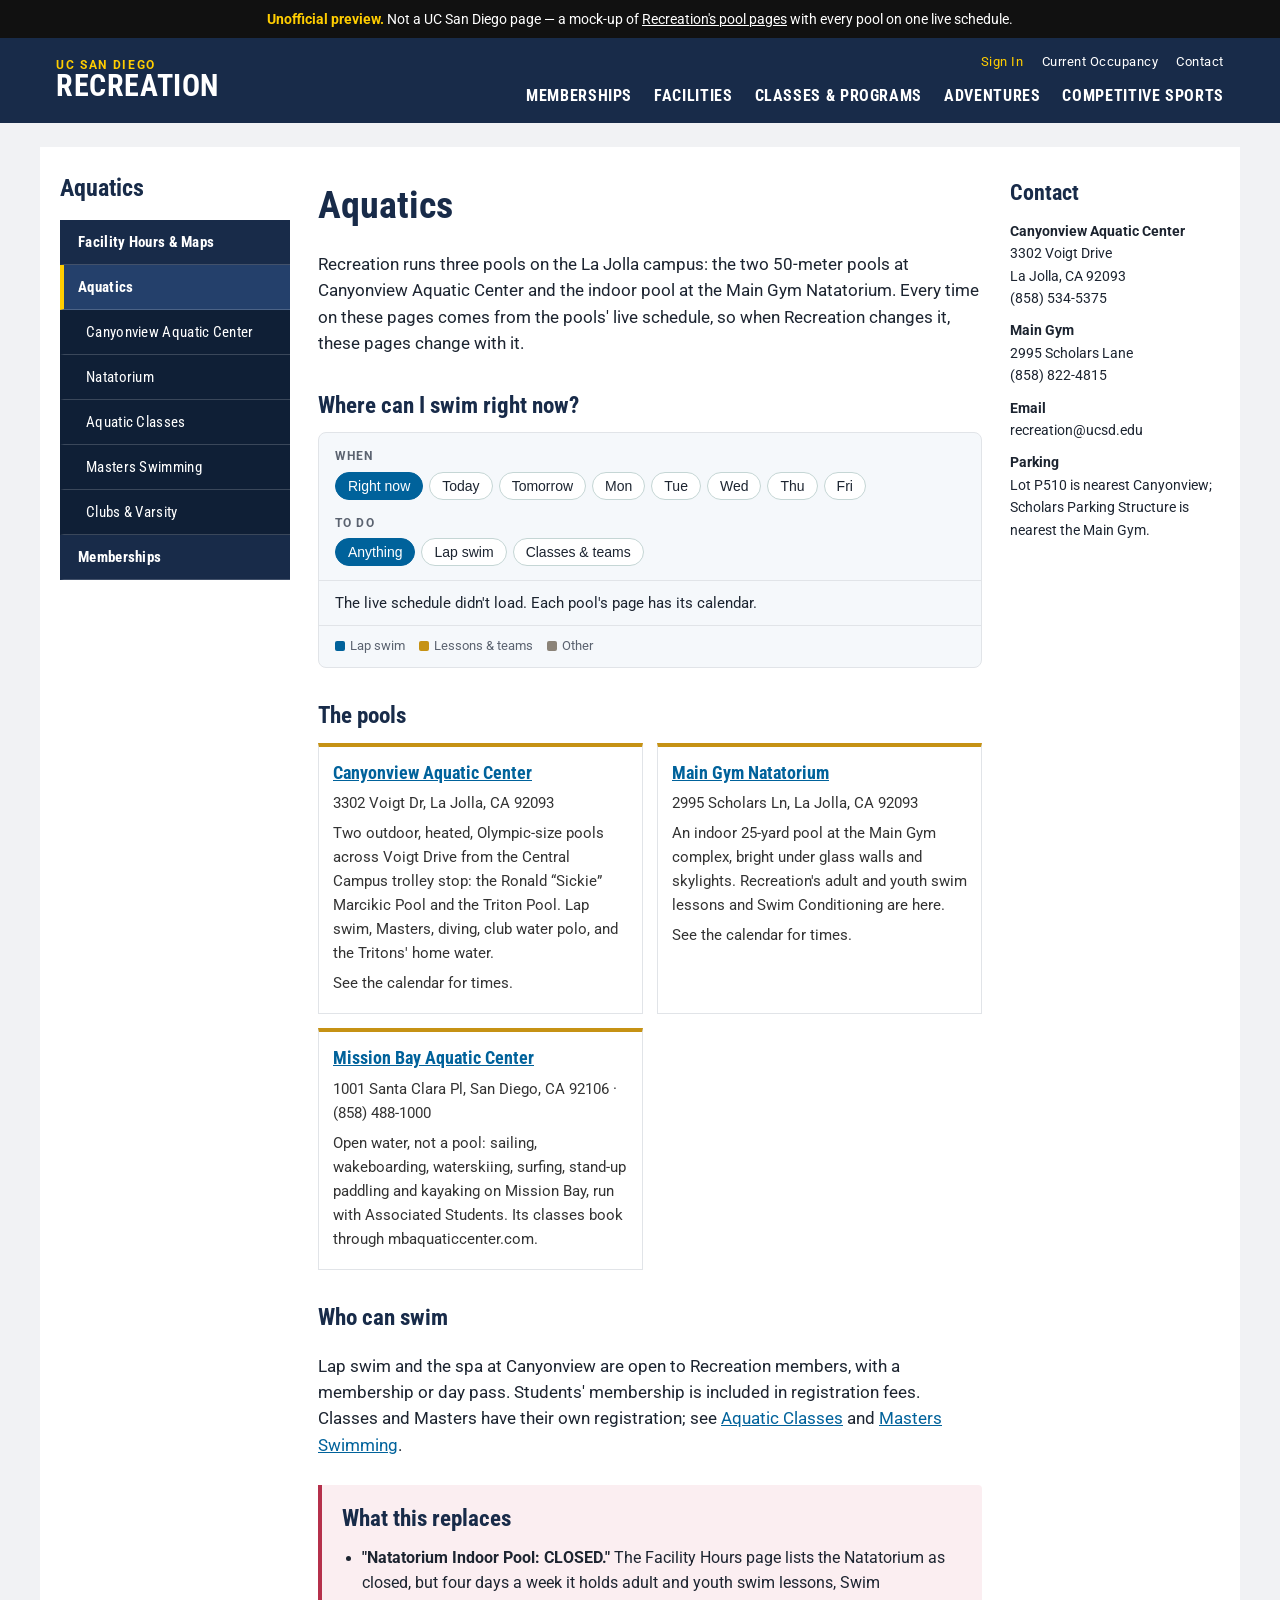
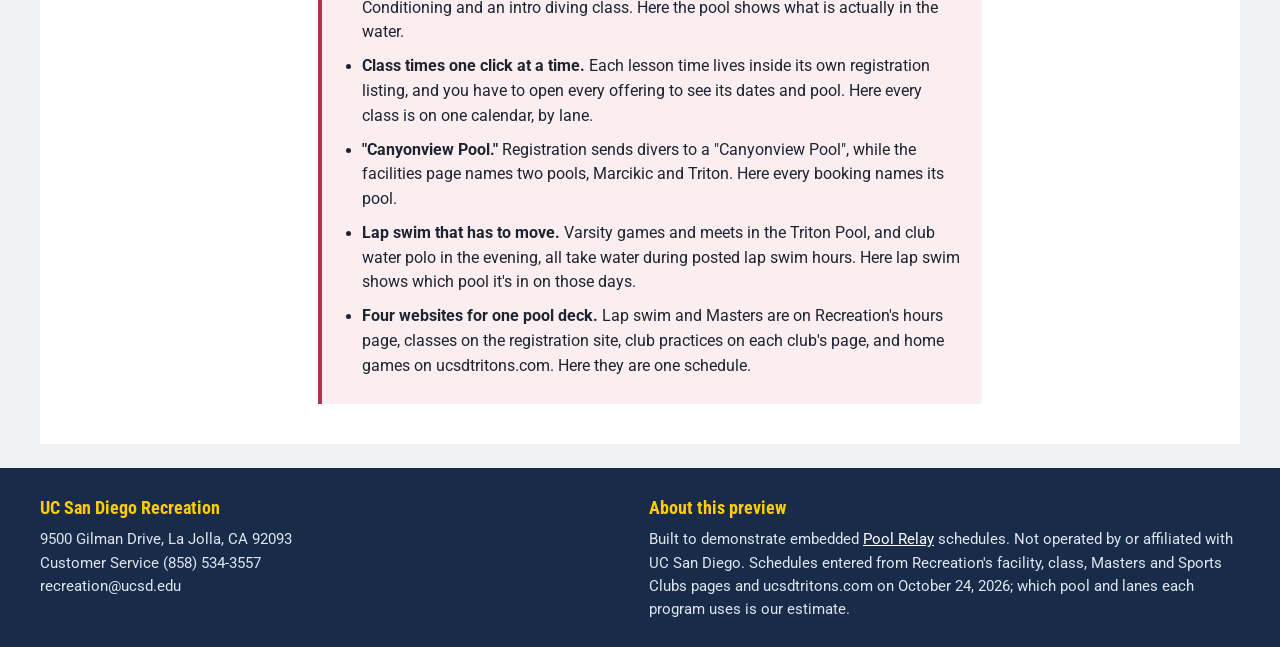
==== index.html @ f71abe24 "UC San Diego Recreation Aquatics preview: six pages on live Pool Relay views Co-Authored-By: Claude " ====
<!doctype html>
<!-- UNOFFICIAL PREVIEW. Not a UC San Diego website. A mock-up of https://recreation.ucsd.edu/facilities/
     with the university's pools on one live Pool Relay schedule. -->
<html lang="en">
<head>
<meta charset="utf-8">
<meta name="viewport" content="width=device-width, initial-scale=1">
<meta name="robots" content="noindex, nofollow">
<title>Aquatics | UC San Diego Recreation preview</title>
<link rel="preconnect" href="https://fonts.googleapis.com"><link rel="preconnect" href="https://fonts.gstatic.com" crossorigin>
<link href="https://fonts.googleapis.com/css2?family=Roboto:wght@400;500;700&family=Roboto+Condensed:wght@400;700&display=swap" rel="stylesheet">
<link rel="stylesheet" href="style.css">
</head>
<body>
<div class="preview-note"><b>Unofficial preview.</b> Not a UC San Diego page &mdash; a mock-up of <a href="https://recreation.ucsd.edu/facilities/" target="_blank" rel="noopener noreferrer">Recreation's pool pages</a> with every pool on one live schedule.</div>
<header class="site"><div class="hdr">
  <a class="brand" href="index.html"><small>UC San Diego</small><span>Recreation</span></a>
  <div class="right"><div class="util"><span>Sign In</span><span>Current Occupancy</span><span>Contact</span></div>
    <nav aria-label="Main"><span>Memberships</span><span>Facilities</span><span>Classes &amp; Programs</span><span>Adventures</span><span>Competitive Sports</span></nav></div>
</div></header>
<div class="page">
  <aside class="side"><h2>Aquatics</h2><nav aria-label="Aquatics"><a class="" href="#">Facility Hours &amp; Maps</a><a class=" here" href="index.html">Aquatics</a><a class="sub" href="canyonview.html">Canyonview Aquatic Center</a><a class="sub" href="natatorium.html">Natatorium</a><a class="sub" href="aquatic-classes.html">Aquatic Classes</a><a class="sub" href="masters.html">Masters Swimming</a><a class="sub" href="clubs.html">Clubs &amp; Varsity</a><a class="" href="#">Memberships</a></nav></aside>
  <main class="main"><h1>Aquatics</h1>
    <p class="lede">Recreation runs three pools on the La Jolla campus: the two 50-meter pools at Canyonview Aquatic Center and the indoor
      pool at the Main Gym Natatorium. Every time on these pages comes from the pools' live schedule, so when Recreation changes it, these pages change with it.</p>
    <h2 id="find">Where can I swim right now?</h2>
    <div id="finder" class="finder" data-view="cKyAVO7EZFuRYQSwQe1in4,xT8SP4qsZAvolwR9xYrNIq" data-all-label="Every pool"></div>
    <h2>The pools</h2>
    <div class="cards"><div class="card"><h3><a href="canyonview.html">Canyonview Aquatic Center</a></h3><p class="small muted">3302 Voigt Dr, La Jolla, CA 92093</p>
  <p>Two outdoor, heated, Olympic-size pools across Voigt Drive from the Central Campus trolley stop: the Ronald “Sickie” Marcikic Pool and the Triton Pool. Lap swim, Masters, diving, club water polo, and the Tritons&#x27; home water.</p>
  <p class="small" data-live="swims" data-view="cKyAVO7EZFuRYQSwQe1in4" data-pool="canyonview">…</p></div><div class="card"><h3><a href="natatorium.html">Main Gym Natatorium</a></h3><p class="small muted">2995 Scholars Ln, La Jolla, CA 92093</p>
  <p>An indoor 25-yard pool at the Main Gym complex, bright under glass walls and skylights. Recreation&#x27;s adult and youth swim lessons and Swim Conditioning are here.</p>
  <p class="small" data-live="swims" data-view="xT8SP4qsZAvolwR9xYrNIq" data-pool="natatorium">…</p></div><div class="card"><h3><a href="https://www.mbaquaticcenter.com/" target="_blank" rel="noopener">Mission Bay Aquatic Center</a></h3>
  <p class="small muted">1001 Santa Clara Pl, San Diego, CA 92106 · (858) 488-1000</p>
  <p>Open water, not a pool: sailing, wakeboarding, waterskiing, surfing, stand-up paddling and kayaking on Mission Bay, run with
  Associated Students. Its classes book through mbaquaticcenter.com.</p></div></div>

    <h2>Who can swim</h2>
    <p>Lap swim and the spa at Canyonview are open to Recreation members, with a membership or day pass. Students' membership is included in
      registration fees. Classes and Masters have their own registration; see <a href="aquatic-classes.html">Aquatic Classes</a> and
      <a href="masters.html">Masters Swimming</a>.</p>

    <div class="replaces">
      <h2>What this replaces</h2>
      <ul>
        <li><b>"Natatorium Indoor Pool: CLOSED."</b> The Facility Hours page lists the Natatorium as closed, but four days a week it holds
          adult and youth swim lessons, Swim Conditioning and an intro diving class. Here the pool shows what is actually in the water.</li>
        <li><b>Class times one click at a time.</b> Each lesson time lives inside its own registration listing, and you have to open every offering to
          see its dates and pool. Here every class is on one calendar, by lane.</li>
        <li><b>"Canyonview Pool."</b> Registration sends divers to a "Canyonview Pool", while the facilities page names two pools, Marcikic and Triton.
          Here every booking names its pool.</li>
        <li><b>Lap swim that has to move.</b> Varsity games and meets in the Triton Pool, and club water polo in the evening, all take water
          during posted lap swim hours. Here lap swim shows which pool it's in on those days.</li>
        <li><b>Four websites for one pool deck.</b> Lap swim and Masters are on Recreation's hours page, classes on the registration site,
          club practices on each club's page, and home games on ucsdtritons.com. Here they are one schedule.</li>
      </ul>
    </div>
</main>
  <aside class="contact"><h2>Contact</h2><p><b>Canyonview Aquatic Center</b>3302 Voigt Drive<br>La Jolla, CA 92093<br>(858) 534-5375</p>
<p><b>Main Gym</b>2995 Scholars Lane<br>(858) 822-4815</p><p><b>Email</b>recreation@ucsd.edu</p>
<p><b>Parking</b>Lot P510 is nearest Canyonview; Scholars Parking Structure is nearest the Main Gym.</p></aside>
</div>
<footer class="site"><div class="in">
  <div><h4>UC San Diego Recreation</h4><p>9500 Gilman Drive, La Jolla, CA 92093<br>Customer Service (858) 534-3557<br>recreation@ucsd.edu</p></div>
  <div><h4>About this preview</h4><p>Built to demonstrate embedded <a href="https://www.poolrelay.com" target="_blank" rel="noopener">Pool Relay</a> schedules. Not operated by or affiliated with UC San Diego. Schedules entered from Recreation's facility, class, Masters and Sports Clubs pages and ucsdtritons.com on October 24, 2026; which pool and lanes each program uses is our estimate.</p></div>
</div></footer>
<script>window.POOLS = [{"slug": "canyonview", "name": "Canyonview Aquatic Center", "short": "Canyonview", "facility": "Canyonview Aquatic Center", "area": "La Jolla campus", "kind": "yearRound", "address": "3302 Voigt Dr, La Jolla, CA 92093", "phone": "(858) 534-5375", "href": "canyonview.html"}, {"slug": "natatorium", "name": "Main Gym Natatorium", "short": "Natatorium", "facility": "Main Gym Natatorium", "area": "La Jolla campus", "kind": "yearRound", "address": "2995 Scholars Ln, La Jolla, CA 92093", "phone": "(858) 822-4815", "href": "natatorium.html"}];</script>
<script src="finder.js"></script>
</body>
</html>
---- style.css ----
/* UC San Diego Recreation Aquatics — a working preview of recreation.ucsd.edu's pool pages with Canyonview and the
   Natatorium on one live schedule. Chrome after Recreation's theme: a navy band with the gold wordmark, a navy side
   menu, condensed headings over Roboto. */
:root{
  --orange:#182b49; --orange-d:#0f1f36; --orange-dd:#c69214; --blue:#00629b; --ink:#1c2430; --body:#333; --muted:#5b6370;
  --rule:#e1e4e8; --paper:#fff; --wash:#f1f2f4; --cream:#fff8e1; --gold:#ffcd00;
  --lap:#00629b; --rec:#16a085; --fit:#7a4fb0; --learn:#c69214; --team:#b5304b; --other:#8b8378;
  --open:#1f7a45; --soon:#b56d07; --shut:#6f7780; --rust:#b5304b; --rust-d:#8a1f36; --teal:#00629b;
}
*{box-sizing:border-box}
html{-webkit-text-size-adjust:100%}
body{margin:0;background:var(--wash);color:var(--ink);font:16.5px/1.6 Roboto,system-ui,-apple-system,"Segoe UI",sans-serif}
a{color:var(--blue)}
h1,h2,h3,.hdr nav,.side h2{font-family:"Roboto Condensed","Arial Narrow",Roboto,sans-serif}
.preview-note{background:#111;color:#fff;font-size:13.5px;line-height:1.5;padding:9px 16px;text-align:center}
.preview-note b{color:var(--gold)} .preview-note a{color:#fff}
header.site{background:var(--orange);color:#fff}
.hdr{max-width:1200px;margin:0 auto;display:flex;align-items:center;gap:24px;padding:14px 16px;flex-wrap:wrap}
.brand{display:flex;flex-direction:column;text-decoration:none;color:#fff;line-height:1}
.brand small{font-size:12px;letter-spacing:.14em;text-transform:uppercase;color:var(--gold);font-weight:700}
.brand span{font-family:"Roboto Condensed",Roboto,sans-serif;font-size:30px;font-weight:700;letter-spacing:.02em;text-transform:uppercase}
.hdr .right{margin-left:auto;display:flex;flex-direction:column;align-items:flex-end;gap:10px}
.hdr .util{display:flex;gap:18px;font-size:13px;letter-spacing:.04em}
.hdr .util span:first-child{color:var(--gold)}
.hdr nav{display:flex;gap:22px;font-size:16px;font-weight:700;letter-spacing:.04em;text-transform:uppercase}
.page{max-width:1200px;margin:24px auto;background:#fff;padding:28px 20px 40px;display:grid;grid-template-columns:230px minmax(0,1fr) 210px;gap:28px}
.side h2{font-size:24px;font-weight:700;margin:0 0 18px;line-height:1.15;color:var(--orange)}
.side nav a{display:block;background:var(--orange);color:#fff;text-decoration:none;font-family:"Roboto Condensed",Roboto,sans-serif;font-weight:700;font-size:15px;
  letter-spacing:.02em;padding:10px 14px;border-bottom:1px solid rgba(255,255,255,.18);border-left:4px solid transparent}
.side nav a.sub{background:var(--orange-d);padding-left:22px;font-weight:400}
.side nav a.here{border-left-color:var(--gold);background:#24406b}
.main{min-width:0}
h1{font-size:clamp(28px,3.4vw,38px);font-weight:700;margin:0 0 14px;text-wrap:balance;color:var(--orange)}
h2{font-size:23px;font-weight:700;margin:30px 0 8px;text-wrap:balance;color:var(--orange)}
h3{font-size:18px;font-weight:700;margin:16px 0 4px}
.lede{max-width:70ch}
.muted{color:var(--muted)} .small{font-size:14.5px}
.contact h2{font-size:22px;margin:0 0 10px}
.contact{font-size:14px} .contact p{margin:0 0 10px} .contact b{display:block}
.top2{display:grid;grid-template-columns:minmax(0,1.35fr) minmax(0,1fr);gap:16px;align-items:start;margin:14px 0}
.top2 h2{margin:0 0 8px;font-size:19px}
.now{border:1px solid var(--rule);border-radius:4px;padding:14px 16px;background:#fafbfc}
.hours{border:1px solid #f0dc9a;border-radius:4px;padding:14px 16px;background:var(--cream)}
.hours dl{display:grid;grid-template-columns:auto 1fr;gap:3px 14px;margin:0 0 8px}
.hours dt{font-weight:600} .hours dd{margin:0;font-variant-numeric:tabular-nums}
.adjusted ul{margin:4px 0 0;padding-left:18px;font-size:14.5px}
.closed{color:var(--rust-d);font-size:15px;margin:6px 0}
table.fees{border-collapse:collapse;width:100%;max-width:620px;font-size:15px;margin:8px 0}
table.fees th,table.fees td{border:1px solid var(--rule);padding:7px 10px;text-align:left}
table.fees th{background:#fafbfc;font-weight:600}
table.fees td + td{font-variant-numeric:tabular-nums}
.cards{display:grid;grid-template-columns:repeat(auto-fit,minmax(220px,1fr));gap:14px;margin-top:8px}
.card{border:1px solid var(--rule);border-top:4px solid var(--orange-dd);padding:12px 14px;background:#fff}
.card h3{margin:0 0 4px} .card p{margin:0 0 6px;font-size:15px;color:var(--body)}
.card .st{font-weight:700;font-size:14.5px}
.prog{border-collapse:collapse;width:100%;font-size:15px}
.prog th,.prog td{text-align:left;padding:8px 9px;border-top:1px solid var(--rule);vertical-align:top}
.prog th{min-width:180px}
.prog td.when{font-variant-numeric:tabular-nums}
table.lanes{border-collapse:collapse;width:100%;font-size:15px;font-variant-numeric:tabular-nums;min-width:540px}
table.lanes th,table.lanes td{text-align:left;padding:7px 9px;border-top:1px solid var(--rule);vertical-align:top}
table.lanes thead th{font-size:12.5px;letter-spacing:.07em;text-transform:uppercase;color:var(--muted);border-top:0;font-weight:600}
table.lanes tbody th{white-space:nowrap;color:var(--orange);font-weight:700}
table.lanes .k{display:inline-block;width:8px;height:8px;border-radius:2px;margin-right:5px}
.tblwrap{overflow-x:auto}
.policy{background:#fafbfc;border-left:3px solid var(--orange-dd);padding:10px 14px;font-size:15px}
.facts{display:grid;grid-template-columns:repeat(auto-fit,minmax(240px,1fr));gap:14px}
.facts > div{border:1px solid var(--rule);border-radius:4px;padding:12px 14px}
.facts h3{margin:0 0 6px}.facts ul{margin:0;padding-left:18px;font-size:15px}
.replaces{margin-top:30px;background:#fbeef1;border-left:4px solid var(--rust);padding:16px 20px;border-radius:0 4px 4px 0}
.replaces h2{margin-top:0}
.replaces ul{margin:0;padding-left:20px}
.replaces li{margin-bottom:9px;max-width:80ch;font-size:15.5px}
footer.site{background:var(--orange);color:#dfe5ee;padding:26px 16px;font-size:14.5px}
footer.site .in{max-width:1200px;margin:0 auto;display:grid;grid-template-columns:repeat(auto-fit,minmax(220px,1fr));gap:18px}
footer.site h4{font-family:"Roboto Condensed",Roboto,sans-serif;margin:0 0 6px;color:var(--gold);font-size:18px}
footer.site p{margin:0} footer.site a{color:#fff}
@media (max-width:1000px){ .page{grid-template-columns:200px minmax(0,1fr)} .contact{grid-column:2} }
@media (max-width:760px){
  .hdr nav,.hdr .util{display:none} .page{grid-template-columns:1fr;margin:0;padding:18px 16px 30px} .side nav{display:none}
  .side h2{display:none} .contact{grid-column:auto} .top2{grid-template-columns:1fr}
}

/* ── The finder ─────────────────────────────────────────────────────────────── */
.finder{ border:1px solid var(--rule); border-radius:8px; background:#f5f8fb }
.finder .bar{ display:flex; flex-wrap:wrap; gap:14px 22px; padding:14px 16px; border-bottom:1px solid var(--rule) }
.finder fieldset{ border:0; margin:0; padding:0; min-width:0 }
.finder legend{ font-size:11.5px; font-weight:700; letter-spacing:.1em; text-transform:uppercase; color:var(--muted); margin-bottom:6px; padding:0 }
.chips{ display:flex; flex-wrap:wrap; gap:6px }
.chip{ border:1px solid #c5d6d5; background:#fff; border-radius:999px; padding:5px 12px; font-size:14px; cursor:pointer; color:var(--ink) }
.chip[aria-pressed="true"]{ background:var(--teal); border-color:var(--teal); color:#fff }
.chip:focus-visible{ outline:3px solid var(--gold); outline-offset:1px }
.chip.near{ border-style:dashed }
.finder .summary{ padding:10px 16px; font-size:15px; display:flex; flex-wrap:wrap; gap:6px 16px; align-items:baseline; border-bottom:1px solid var(--rule) }
.finder .summary b{ font-size:17px }

.split{ display:grid; grid-template-columns:minmax(0,1.25fr) minmax(0,1fr); min-height:560px }
.results{ list-style:none; margin:0; padding:0; max-height:720px; overflow:auto; border-right:1px solid var(--rule) }
#map{ min-height:560px; height:100%; background:#e9e4dc }

.pool{ display:grid; grid-template-columns:76px minmax(0,1fr); gap:12px; padding:13px 16px; border-bottom:1px solid var(--rule); background:#fff }
.pool:hover, .pool.hl{ background:#eef8fb }
.pool .ph{ width:76px; height:58px; border-radius:4px; background:#ddd center/cover no-repeat }
.pool h3{ margin:0; font-size:16.5px; line-height:1.3 }
.pool h3 a{ color:var(--ink); text-decoration:none }
.pool h3 a:hover{ text-decoration:underline }
.pool .where{ font-size:13.5px; color:var(--muted) }
.pool .state{ margin:5px 0 0; font-size:14.5px; font-weight:700 }
.pool .state.open{ color:var(--open) }
.pool .state.soon{ color:var(--soon) }
.pool .state.shut{ color:var(--shut) }
.pool .state .dot{ display:inline-block; width:9px; height:9px; border-radius:50%; background:currentColor; margin-right:6px; vertical-align:1px }
.pool .state.open .dot{ animation:pulse 1.6s ease-in-out infinite }
@keyframes pulse{ 50%{ opacity:.35 } }
@media (prefers-reduced-motion:reduce){ .pool .state.open .dot{ animation:none } }
.pool .sess{ margin:6px 0 0; padding:0; list-style:none; font-size:14px; display:flex; flex-direction:column; gap:2px }
.pool .sess li{ display:flex; gap:8px; align-items:baseline }
.pool .sess .t{ font-variant-numeric:tabular-nums; min-width:118px; color:#3b362f }
.pool .sess .k{ display:inline-block; width:8px; height:8px; border-radius:2px; flex:none; transform:translateY(-1px) }
.pool .sess .n{ color:var(--muted); font-size:13px }
.pool .sess li.past{ opacity:.45 }
.pool .sess li.now .t{ font-weight:700; color:var(--open) }

.tl{ position:relative; height:12px; margin:8px 0 2px; background:#e6efee; border-radius:3px; overflow:hidden }
.tl i{ position:absolute; top:0; bottom:0; border-radius:2px; opacity:.9 }
.tl .nowline{ position:absolute; top:-2px; bottom:-2px; width:2px; background:var(--ink) }
.tlscale{ display:flex; justify-content:space-between; font-size:11px; color:var(--muted); font-variant-numeric:tabular-nums }

.legend{ display:flex; flex-wrap:wrap; gap:4px 14px; font-size:13px; color:var(--muted); padding:10px 16px }
.legend span::before{ content:""; display:inline-block; width:10px; height:10px; border-radius:2px; margin-right:5px; background:var(--c); vertical-align:-1px }
.legend span{ background:none }

.k-lap{ --c:var(--lap); background:var(--lap) } .k-rec{ --c:var(--rec); background:var(--rec) }
.k-fit{ --c:var(--fit); background:var(--fit) } .k-learn{ --c:var(--learn); background:var(--learn) }
.k-team{ --c:var(--team); background:var(--team) } .k-other{ --c:#8b8378; background:#8b8378 }

.empty{ padding:22px 16px; color:var(--muted) }
.later-h{ padding:10px 16px 6px; font-size:12px; font-weight:700; letter-spacing:.1em; text-transform:uppercase; color:var(--muted); background:#f1f6f6; border-bottom:1px solid var(--rule) }

/* ── Calendar frames ──────────────────────────────────────────────────────── */
.frame{ border:1px solid var(--rule); border-radius:4px; overflow:hidden; background:#fff; box-shadow:0 8px 22px rgba(60,40,25,.10) }
.frame iframe{ display:block; width:100%; border:0 }
.cal-foot{ font-size:14px; color:var(--muted); margin:8px 0 0 }

/* ── Static lists ─────────────────────────────────────────────────────────── */
.grid-list{ display:grid; grid-template-columns:repeat(auto-fill,minmax(230px,1fr)); gap:8px 18px; list-style:none; margin:0; padding:0; font-size:14.5px }
.grid-list li span{ display:block; color:var(--muted); font-size:13px }
details.more{ border:1px solid var(--rule); border-radius:4px; margin:12px 0; background:#fff }
details.more summary{ cursor:pointer; padding:11px 14px; font-weight:700; color:var(--rust-d) }
details.more > div{ padding:4px 16px 16px }
.fees{ display:grid; grid-template-columns:repeat(auto-fit,minmax(240px,1fr)); gap:16px }
.fees table{ border-collapse:collapse; width:100%; font-size:14.5px }
.fees td{ padding:4px 0; border-bottom:1px dotted var(--rule) }
.fees td:last-child{ text-align:right; font-variant-numeric:tabular-nums }

.replaces{ margin-top:26px; background:#fbeef1; border-left:4px solid var(--rust); padding:16px 20px; border-radius:0 4px 4px 0 }
.replaces h2{ margin-top:0 }
.replaces ul{ margin:0; padding-left:20px }
.replaces li{ margin-bottom:9px; max-width:80ch }

/* ── One pool's page ──────────────────────────────────────────────────────── */
.back{ font-size:15px; display:inline-block; margin-bottom:12px }
.today{ border:1px solid var(--rule); border-radius:8px; background:#f7fbfe; padding:12px 16px; margin:18px 0 }
.today .pool{ padding:0; border:0; background:none; grid-template-columns:minmax(0,1fr) }
.today .pool:hover{ background:none }
.finding{ margin:22px 0 0; padding:14px 18px; border-left:4px solid var(--rust); background:#fbeef1; font-size:15px }
.finding b{ color:var(--rust-d) }
.finding ul{ margin:8px 0 0; padding-left:20px }
.finding li{ margin-bottom:6px }
.btns{ display:flex; flex-wrap:wrap; gap:8px; margin:14px 0 0 }
.btns .btn{ display:inline-block; background:var(--teal); color:#fff; border-radius:5px; padding:8px 16px; font-size:15px; text-decoration:none }
.btns .btn.ghost{ background:#fff; color:var(--teal); border:1px solid var(--teal) }


.leaflet-popup-content{ font:14px/1.45 "PT Sans", system-ui, sans-serif; margin:10px 12px }
.leaflet-popup-content b{ font-size:15px }

@media (max-width:820px){
  .split{ grid-template-columns:1fr }
  .results{ max-height:none; border-right:0 }
  #map{ min-height:320px; height:320px; order:-1; border-bottom:1px solid var(--rule) }
}
@media (max-width:420px){
  .pool{ grid-template-columns:1fr }
  .pool .ph{ display:none }
  .pool .sess .t{ min-width:104px }
}

.now .pool{ grid-template-columns:minmax(0,1fr); padding:0; border:0; background:none }
.now .pool:hover{ background:none }

/* The board here has no map: one column of pools. */
.finder .split{ grid-template-columns:1fr; min-height:0 }
.finder #map{ display:none }
.finder .results{ border-right:0; max-height:none }
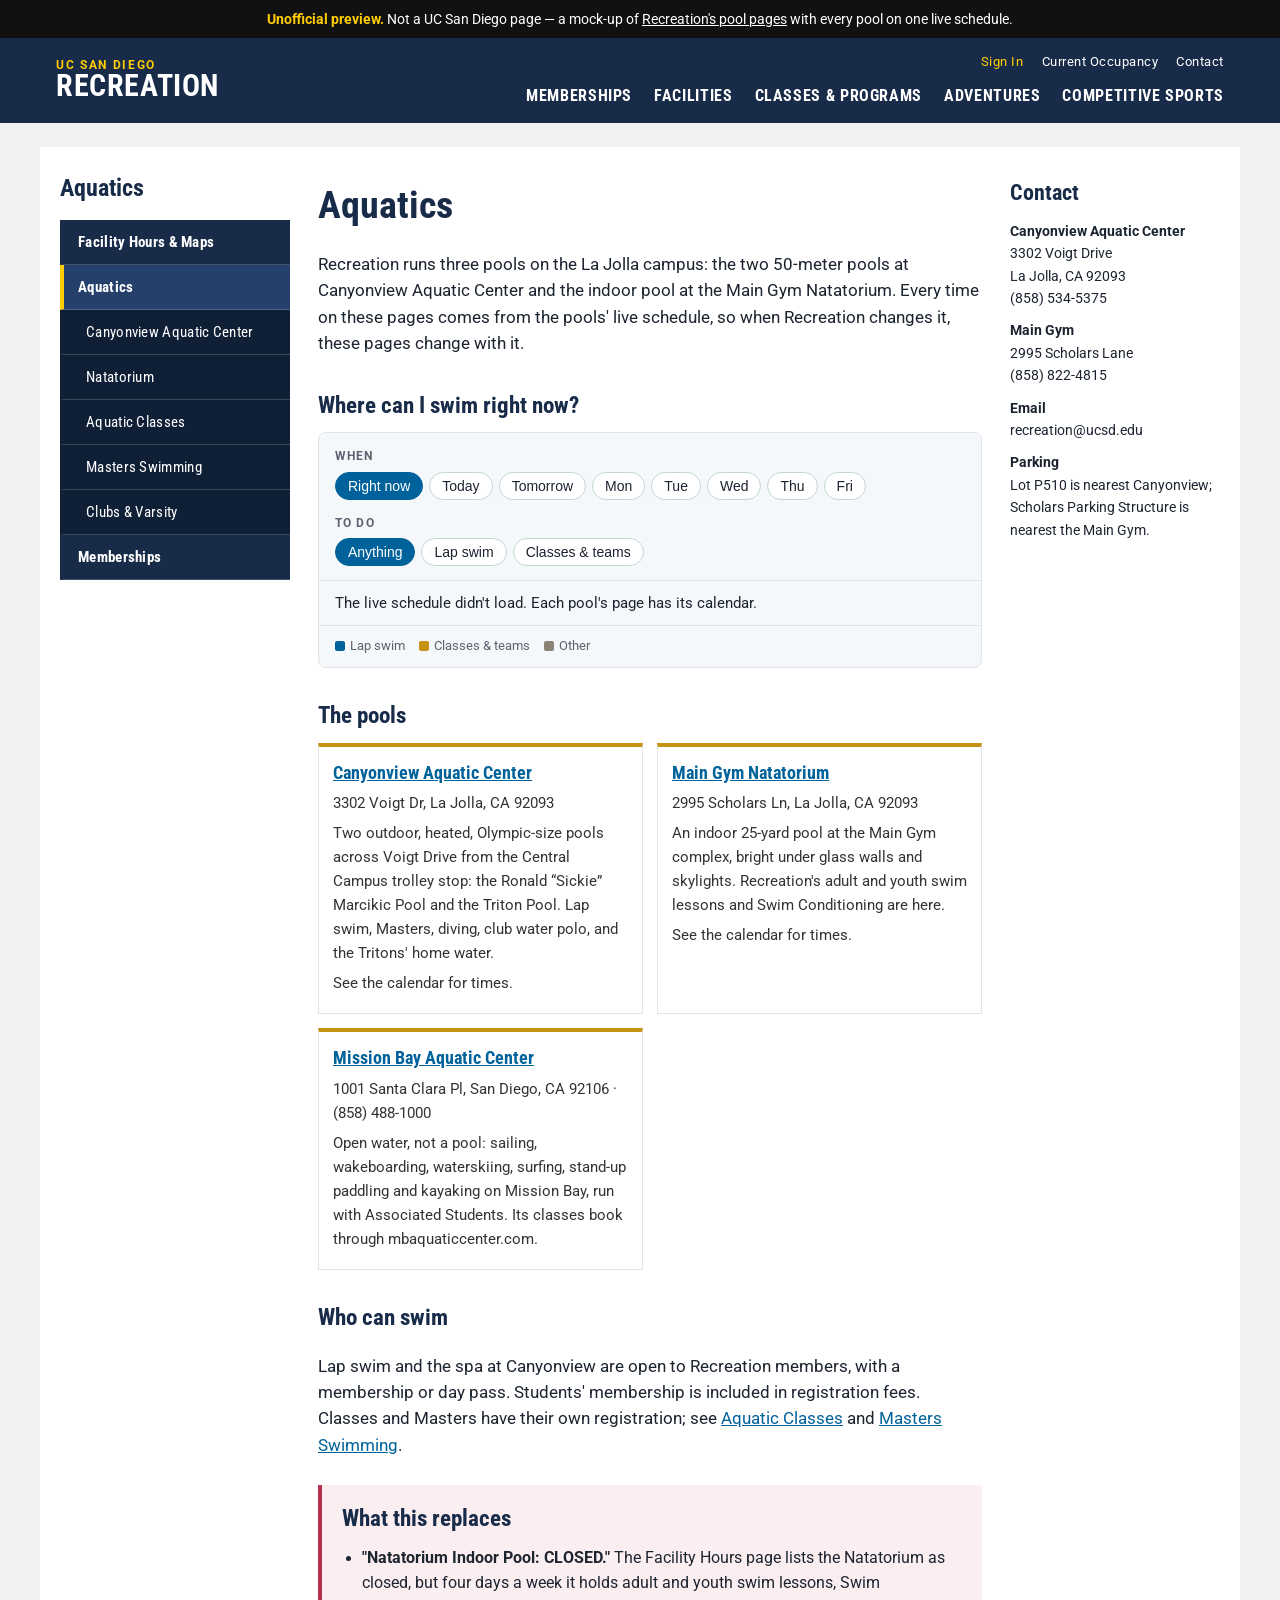
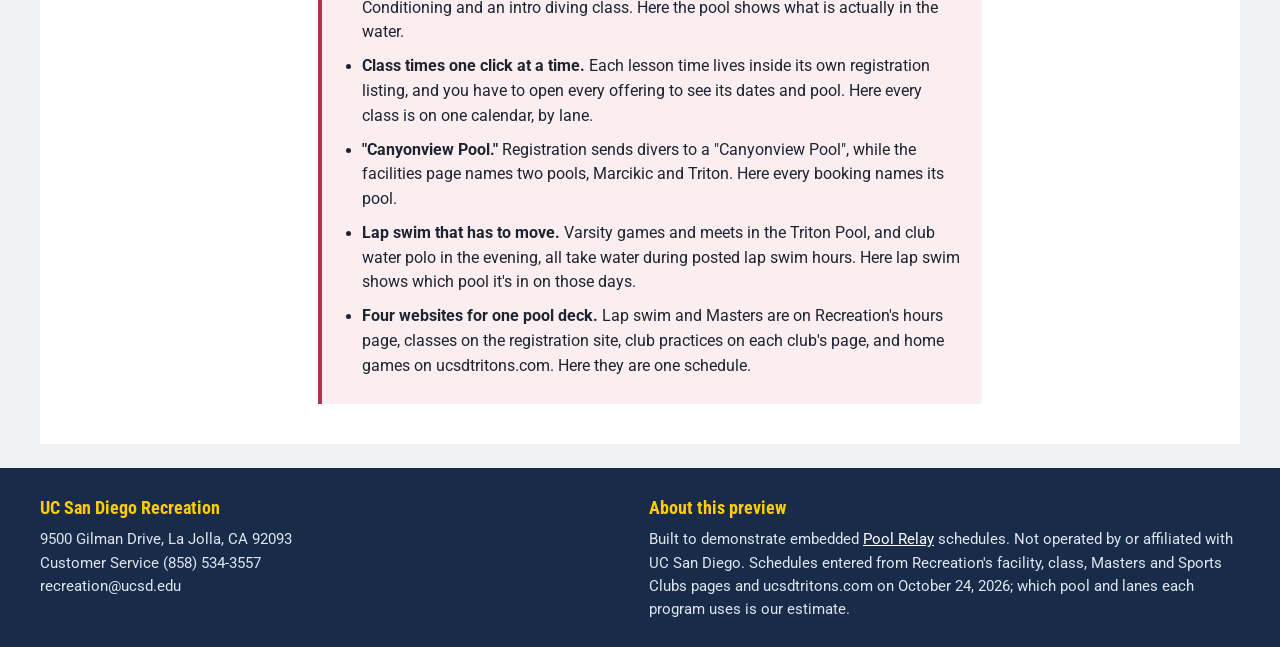
==== commit da720367: "Version the script and stylesheet URLs so a rebuild is never served from cache Co-Authored-By: Claud" ====
--- a/index.html
+++ b/index.html
@@ -9,7 +9,7 @@
 <title>Aquatics | UC San Diego Recreation preview</title>
 <link rel="preconnect" href="https://fonts.googleapis.com"><link rel="preconnect" href="https://fonts.gstatic.com" crossorigin>
 <link href="https://fonts.googleapis.com/css2?family=Roboto:wght@400;500;700&family=Roboto+Condensed:wght@400;700&display=swap" rel="stylesheet">
-<link rel="stylesheet" href="style.css">
+<link rel="stylesheet" href="style.css?v=b4288336">
 </head>
 <body>
 <div class="preview-note"><b>Unofficial preview.</b> Not a UC San Diego page &mdash; a mock-up of <a href="https://recreation.ucsd.edu/facilities/" target="_blank" rel="noopener noreferrer">Recreation's pool pages</a> with every pool on one live schedule.</div>
@@ -65,6 +65,6 @@
   <div><h4>About this preview</h4><p>Built to demonstrate embedded <a href="https://www.poolrelay.com" target="_blank" rel="noopener">Pool Relay</a> schedules. Not operated by or affiliated with UC San Diego. Schedules entered from Recreation's facility, class, Masters and Sports Clubs pages and ucsdtritons.com on October 24, 2026; which pool and lanes each program uses is our estimate.</p></div>
 </div></footer>
 <script>window.POOLS = [{"slug": "canyonview", "name": "Canyonview Aquatic Center", "short": "Canyonview", "facility": "Canyonview Aquatic Center", "area": "La Jolla campus", "kind": "yearRound", "address": "3302 Voigt Dr, La Jolla, CA 92093", "phone": "(858) 534-5375", "href": "canyonview.html"}, {"slug": "natatorium", "name": "Main Gym Natatorium", "short": "Natatorium", "facility": "Main Gym Natatorium", "area": "La Jolla campus", "kind": "yearRound", "address": "2995 Scholars Ln, La Jolla, CA 92093", "phone": "(858) 822-4815", "href": "natatorium.html"}];</script>
-<script src="finder.js"></script>
+<script src="finder.js?v=b4288336"></script>
 </body>
 </html>
